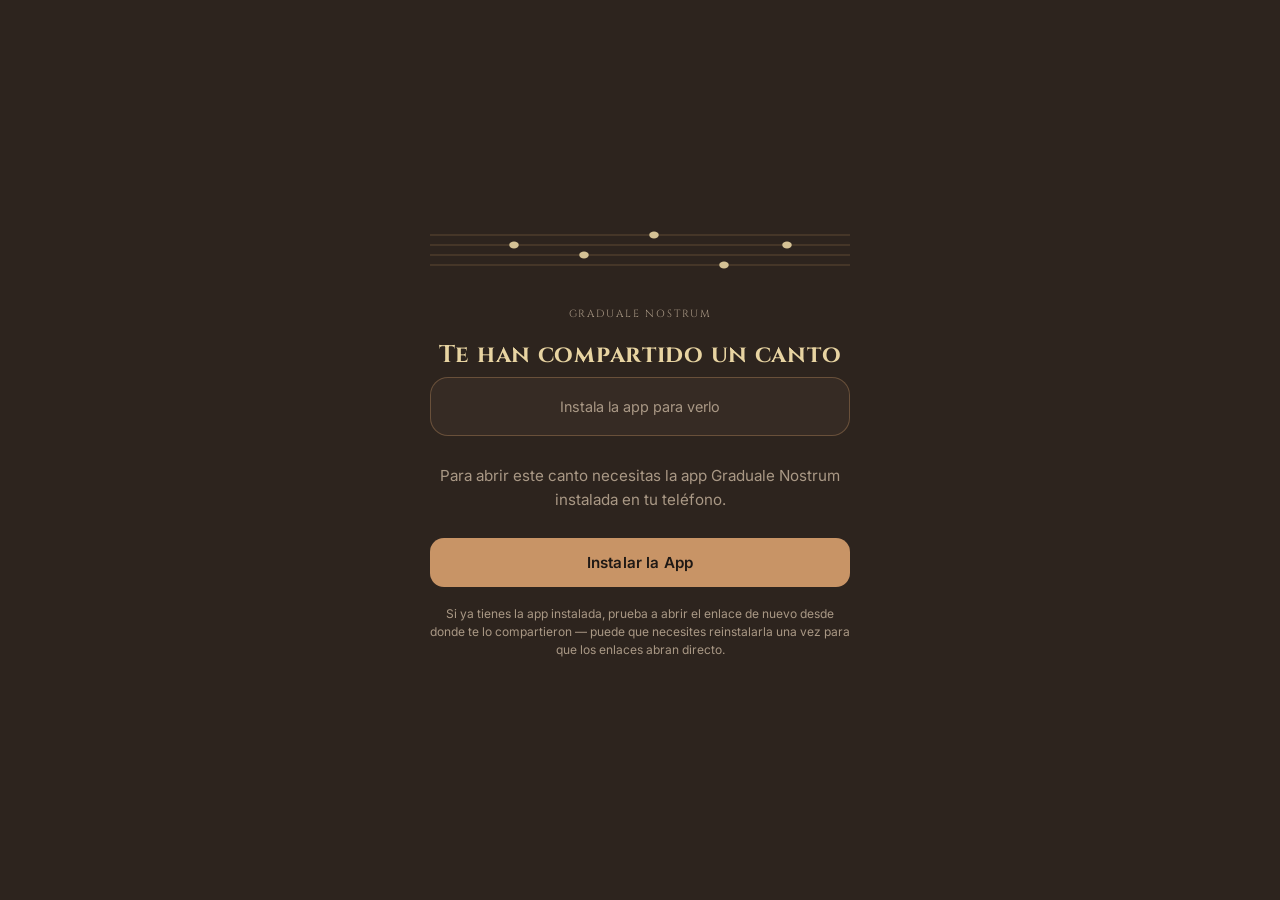
==== canto/index.html @ 53208951 "Rename index.html to canto/index.html" ====
<!DOCTYPE html>
<html lang="es">
<head>
<meta charset="UTF-8">
<meta name="viewport" content="width=device-width, initial-scale=1.0, maximum-scale=1.0, user-scalable=no">
<meta name="theme-color" content="#2D241E">
<title>Graduale Nostrum</title>
<link href="https://fonts.googleapis.com/css2?family=Cinzel:wght@400;700&family=Inter:wght@300;400;600&display=swap" rel="stylesheet">
<style>
  :root {
    --bg: #2D241E;
    --surface: #362B24;
    --text: #DCCFBF;
    --text-dim: #A99885;
    --accent: #C89466;
    --accent-strong: #E8D4A2;
    --line: rgba(200, 148, 102, 0.35);
  }
  * { box-sizing: border-box; }
  body {
    margin: 0;
    min-height: 100vh;
    background: var(--bg);
    color: var(--text);
    font-family: 'Inter', sans-serif;
    display: flex;
    align-items: center;
    justify-content: center;
    padding: 24px;
  }
  .card {
    width: 100%;
    max-width: 420px;
    text-align: center;
  }
  .stave {
    width: 100%;
    height: 46px;
    margin-bottom: 28px;
    opacity: 0.9;
  }
  .stave line { stroke: var(--line); stroke-width: 1; }
  .stave circle { fill: var(--accent-strong); }
  h1 {
    font-family: 'Cinzel', serif;
    font-weight: 700;
    font-size: 1.5rem;
    letter-spacing: 0.03em;
    color: var(--accent-strong);
    margin: 0 0 6px;
  }
  .eyebrow {
    font-family: 'Cinzel', serif;
    font-size: 0.65rem;
    letter-spacing: 0.18em;
    text-transform: uppercase;
    color: var(--text-dim);
    margin: 0 0 18px;
  }
  .canto-box {
    background: var(--surface);
    border: 1px solid var(--line);
    border-radius: 18px;
    padding: 20px 22px;
    margin-bottom: 28px;
  }
  .canto-titulo {
    font-size: 1.15rem;
    font-weight: 600;
    color: var(--text);
    margin: 0 0 4px;
  }
  .canto-tono {
    font-size: 0.85rem;
    color: var(--accent);
    margin: 0;
  }
  .canto-vacio {
    font-size: 0.9rem;
    color: var(--text-dim);
    margin: 0;
  }
  p.mensaje {
    font-size: 0.95rem;
    color: var(--text-dim);
    line-height: 1.6;
    margin: 0 0 26px;
  }
  a.btn {
    display: inline-block;
    width: 100%;
    padding: 15px;
    background: var(--accent);
    color: #1F1915;
    font-weight: 600;
    font-size: 0.95rem;
    text-decoration: none;
    border-radius: 14px;
    letter-spacing: 0.01em;
    transition: transform 0.15s ease, background 0.15s ease;
  }
  a.btn:active { transform: scale(0.98); }
  .nota {
    margin-top: 18px;
    font-size: 0.75rem;
    color: var(--text-dim);
    line-height: 1.5;
  }
</style>
</head>
<body>
  <div class="card">
    <svg class="stave" viewBox="0 0 300 46" preserveAspectRatio="none">
      <line x1="0" y1="6"  x2="300" y2="6" />
      <line x1="0" y1="16" x2="300" y2="16" />
      <line x1="0" y1="26" x2="300" y2="26" />
      <line x1="0" y1="36" x2="300" y2="36" />
      <circle cx="60"  cy="16" r="3.4" />
      <circle cx="110" cy="26" r="3.4" />
      <circle cx="160" cy="6"  r="3.4" />
      <circle cx="210" cy="36" r="3.4" />
      <circle cx="255" cy="16" r="3.4" />
    </svg>

    <p class="eyebrow">Graduale Nostrum</p>
    <h1>Te han compartido un canto</h1>

    <div class="canto-box" id="cantoBox">
      <p class="canto-vacio">Instala la app para verlo</p>
    </div>

    <p class="mensaje" id="mensaje">
      Para abrir este canto necesitas la app Graduale Nostrum instalada en tu teléfono.
    </p>

    <a class="btn" id="btnInstalar" href="#">Instalar la App</a>

    <p class="nota">
      Si ya tienes la app instalada, prueba a abrir el enlace de nuevo desde donde te lo compartieron —
      puede que necesites reinstalarla una vez para que los enlaces abran directo.
    </p>
  </div>

<script>
  // ===== CONFIGURA AQUÍ =====
  const APK_URL = "https://github.com/Waljrg/graduale-links/releases/latest/download/Gradualenostrum.apk";
  // ===========================

  document.getElementById('btnInstalar').href = APK_URL;

  const params = new URLSearchParams(window.location.search);
  const titulo = params.get('titulo');
  const tono = params.get('tono');

  if (titulo) {
    const box = document.getElementById('cantoBox');
    box.innerHTML = `
      <p class="canto-titulo">${decodeURIComponent(titulo)}</p>
      ${tono ? `<p class="canto-tono">Tono: ${decodeURIComponent(tono)}</p>` : ''}
    `;
  }
</script>
</body>
</html>
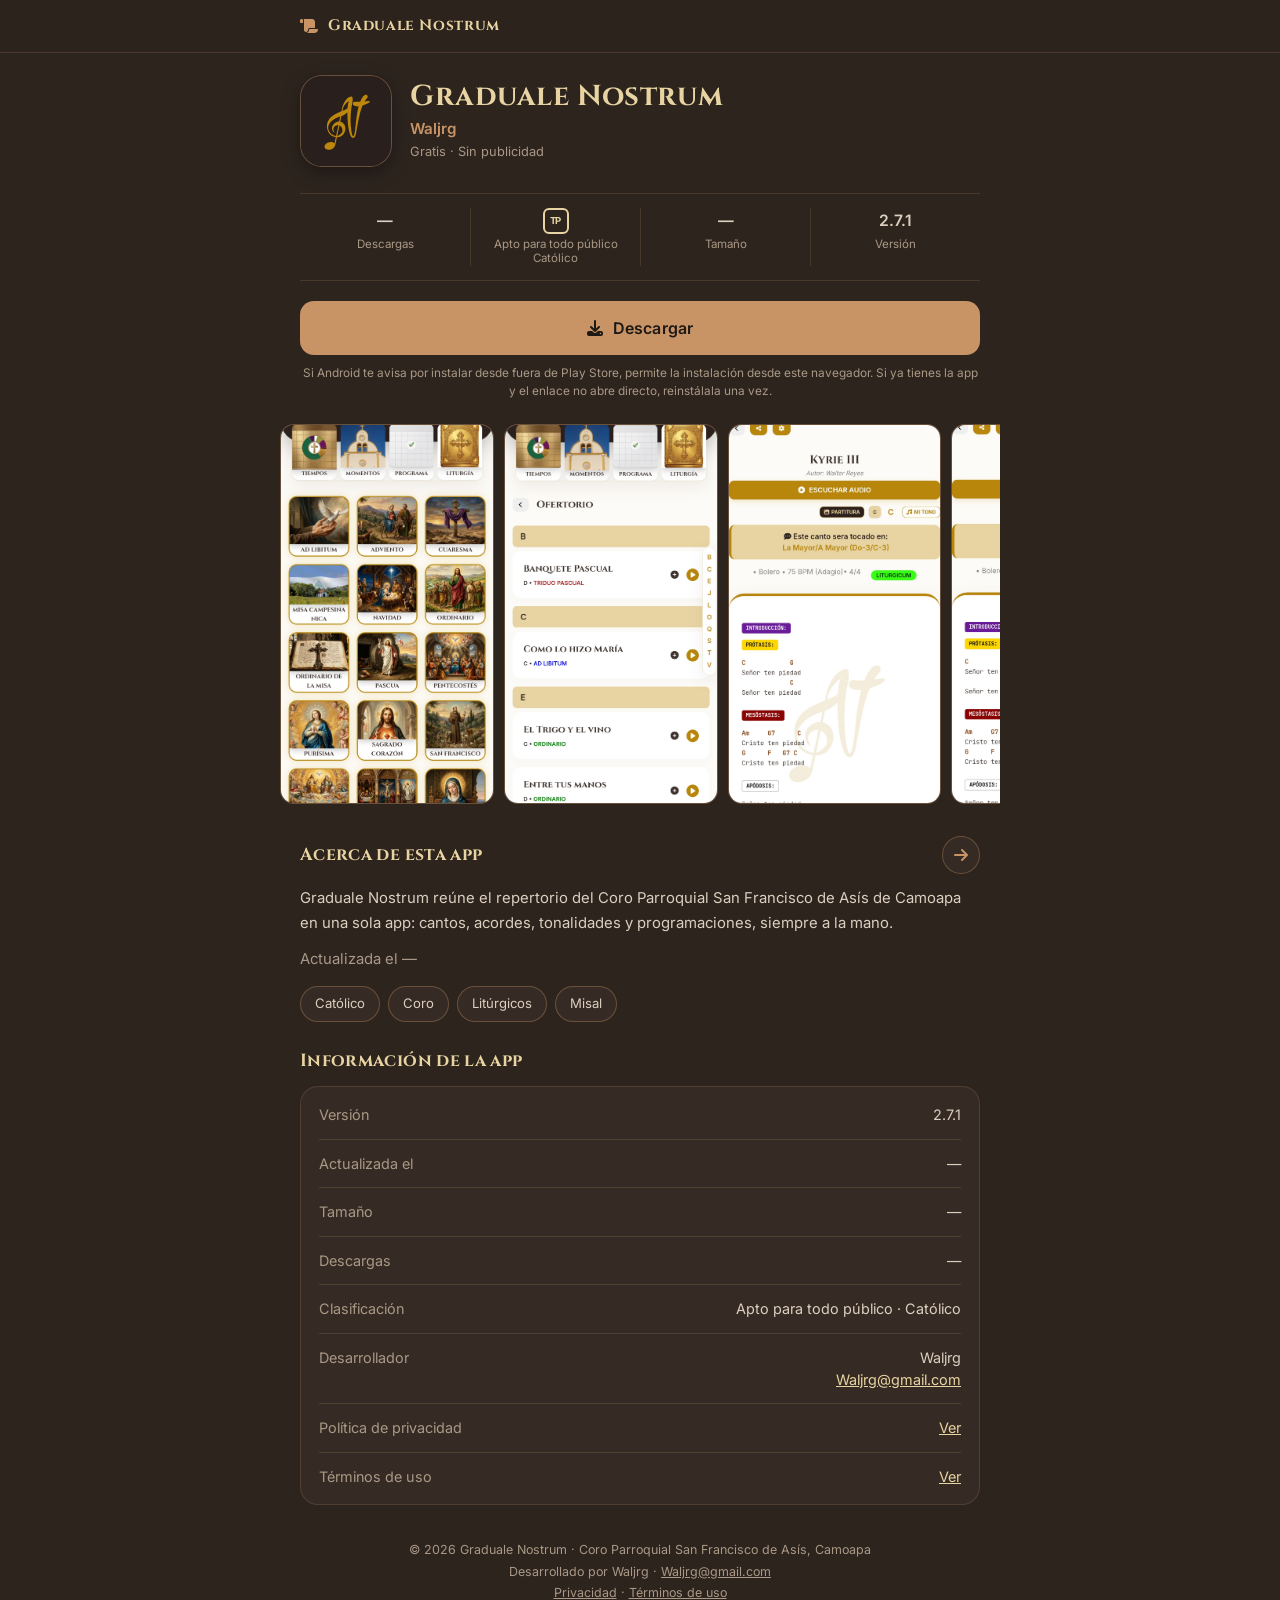
==== commit 7f4883a6: "Add files via upload" ====
--- a/canto/index.html
+++ b/canto/index.html
@@ -2,162 +2,806 @@
 <html lang="es">
 <head>
 <meta charset="UTF-8">
-<meta name="viewport" content="width=device-width, initial-scale=1.0, maximum-scale=1.0, user-scalable=no">
+<meta name="viewport" content="width=device-width, initial-scale=1.0, viewport-fit=cover">
 <meta name="theme-color" content="#2D241E">
-<title>Graduale Nostrum</title>
-<link href="https://fonts.googleapis.com/css2?family=Cinzel:wght@400;700&family=Inter:wght@300;400;600&display=swap" rel="stylesheet">
+<title>Graduale Nostrum – Cantoral digital católico</title>
+<meta name="description" content="Graduale Nostrum — cantoral digital del Coro Parroquial San Francisco de Asís, Camoapa. Cantos, acordes, tonalidades y programaciones. Gratis y sin publicidad.">
+<link rel="icon" href="icon.svg">
+<link rel="stylesheet" href="https://cdnjs.cloudflare.com/ajax/libs/font-awesome/6.4.0/css/all.min.css">
+<link href="https://fonts.googleapis.com/css2?family=Cinzel:wght@400;700&family=Inter:wght@300;400;500;600&display=swap" rel="stylesheet">
 <style>
   :root {
     --bg: #2D241E;
     --surface: #362B24;
+    --surface-2: #3F332B;
     --text: #DCCFBF;
     --text-dim: #A99885;
     --accent: #C89466;
     --accent-strong: #E8D4A2;
     --line: rgba(200, 148, 102, 0.35);
-  }
-  * { box-sizing: border-box; }
+    --line-soft: rgba(200, 148, 102, 0.18);
+  }
+  * { box-sizing: border-box; -webkit-tap-highlight-color: transparent; }
+  html { scroll-behavior: smooth; }
   body {
     margin: 0;
-    min-height: 100vh;
     background: var(--bg);
     color: var(--text);
     font-family: 'Inter', sans-serif;
-    display: flex;
-    align-items: center;
-    justify-content: center;
-    padding: 24px;
-  }
-  .card {
-    width: 100%;
-    max-width: 420px;
-    text-align: center;
-  }
-  .stave {
-    width: 100%;
-    height: 46px;
-    margin-bottom: 28px;
-    opacity: 0.9;
-  }
-  .stave line { stroke: var(--line); stroke-width: 1; }
-  .stave circle { fill: var(--accent-strong); }
-  h1 {
-    font-family: 'Cinzel', serif;
-    font-weight: 700;
-    font-size: 1.5rem;
-    letter-spacing: 0.03em;
-    color: var(--accent-strong);
-    margin: 0 0 6px;
-  }
-  .eyebrow {
-    font-family: 'Cinzel', serif;
-    font-size: 0.65rem;
-    letter-spacing: 0.18em;
-    text-transform: uppercase;
-    color: var(--text-dim);
-    margin: 0 0 18px;
-  }
-  .canto-box {
-    background: var(--surface);
-    border: 1px solid var(--line);
-    border-radius: 18px;
-    padding: 20px 22px;
-    margin-bottom: 28px;
-  }
-  .canto-titulo {
-    font-size: 1.15rem;
-    font-weight: 600;
-    color: var(--text);
-    margin: 0 0 4px;
-  }
-  .canto-tono {
-    font-size: 0.85rem;
-    color: var(--accent);
-    margin: 0;
-  }
-  .canto-vacio {
-    font-size: 0.9rem;
-    color: var(--text-dim);
-    margin: 0;
-  }
-  p.mensaje {
-    font-size: 0.95rem;
-    color: var(--text-dim);
-    line-height: 1.6;
-    margin: 0 0 26px;
-  }
+    line-height: 1.5;
+    padding-bottom: env(safe-area-inset-bottom, 0px);
+  }
+  a { color: var(--accent-strong); }
+  .wrap { max-width: 720px; margin: 0 auto; padding: 0 20px; }
+
+  /* ---------- Barra superior ---------- */
+  .topbar {
+    position: sticky; top: 0; z-index: 20;
+    background: rgba(45,36,30,.94);
+    backdrop-filter: blur(8px);
+    border-bottom: 1px solid var(--line-soft);
+    padding-top: env(safe-area-inset-top, 0px);
+  }
+  .topbar .wrap { display: flex; align-items: center; gap: 10px; height: 52px; }
+  .topbar i { color: var(--accent); }
+  .topbar span { font-family: 'Cinzel', serif; font-weight: 700; font-size: .95rem; letter-spacing: .04em; color: var(--accent-strong); }
+
+  /* ---------- Canto compartido ---------- */
+  .shared { display: none; margin-top: 18px; }
+  .shared.on { display: block; }
+  .shared .box {
+    background: var(--surface); border: 1px solid var(--line);
+    border-radius: 18px; padding: 16px 18px;
+    display: flex; align-items: center; gap: 14px;
+  }
+  .shared .box > i { font-size: 1.4rem; color: var(--accent); }
+  .shared small { display: block; color: var(--text-dim); font-size: .75rem; }
+  .shared strong { display: block; color: var(--text); font-size: 1.05rem; font-weight: 600; }
+  .shared em { font-style: normal; color: var(--accent); font-size: .85rem; }
+
+  /* ---------- Cabecera de la app ---------- */
+  .head { display: flex; gap: 18px; align-items: center; padding: 22px 0 6px; }
+  .app-icon {
+    width: 92px; height: 92px; flex: none; border-radius: 22px; object-fit: cover;
+    background: var(--surface); border: 1px solid var(--line);
+    box-shadow: 0 6px 18px rgba(0,0,0,.35);
+  }
+  .head h1 {
+    font-family: 'Cinzel', serif; font-weight: 700;
+    font-size: 1.55rem; line-height: 1.15; letter-spacing: .02em;
+    color: var(--accent-strong); margin: 0 0 4px;
+  }
+  .dev { color: var(--accent); font-weight: 600; font-size: .95rem; margin: 0; }
+  .sub { color: var(--text-dim); font-size: .8rem; margin: 2px 0 0; }
+
+  /* ---------- Fila de datos ---------- */
+  .stats {
+    display: grid; grid-template-columns: repeat(4, 1fr);
+    margin: 20px 0 4px; padding: 14px 0;
+    border-top: 1px solid var(--line-soft); border-bottom: 1px solid var(--line-soft);
+  }
+  .stat { text-align: center; padding: 0 4px; border-left: 1px solid var(--line-soft); min-width: 0; }
+  .stat:first-child { border-left: 0; }
+  .stat .v { font-weight: 600; font-size: .98rem; color: var(--text); height: 26px; display: flex; align-items: center; justify-content: center; gap: 4px; white-space: nowrap; }
+  .stat .l { font-size: .72rem; color: var(--text-dim); margin-top: 3px; line-height: 1.25; }
+  .rating-badge {
+    display: inline-flex; align-items: center; justify-content: center;
+    width: 26px; height: 26px; border: 2px solid var(--accent-strong); border-radius: 6px;
+    font-size: .6rem; font-weight: 700; color: var(--accent-strong); letter-spacing: -.02em;
+  }
+  .skeleton { display: inline-block; width: 46px; height: 12px; border-radius: 6px; background: var(--surface-2); }
+
+  /* ---------- Botón ---------- */
+  .cta { padding: 16px 0 6px; }
   a.btn {
-    display: inline-block;
-    width: 100%;
-    padding: 15px;
-    background: var(--accent);
-    color: #1F1915;
-    font-weight: 600;
-    font-size: 0.95rem;
-    text-decoration: none;
-    border-radius: 14px;
-    letter-spacing: 0.01em;
-    transition: transform 0.15s ease, background 0.15s ease;
-  }
-  a.btn:active { transform: scale(0.98); }
-  .nota {
-    margin-top: 18px;
-    font-size: 0.75rem;
-    color: var(--text-dim);
-    line-height: 1.5;
+    display: flex; align-items: center; justify-content: center; gap: 10px;
+    width: 100%; padding: 15px;
+    background: var(--accent); color: #1F1915;
+    font-weight: 600; font-size: 1rem; text-decoration: none;
+    border-radius: 14px; letter-spacing: .01em;
+    transition: transform .15s ease, background .15s ease;
+  }
+  a.btn:active { transform: scale(.98); }
+  a.btn:focus-visible, button:focus-visible, .shot:focus-visible { outline: 2px solid var(--accent-strong); outline-offset: 3px; }
+  .cta-note { font-size: .74rem; color: var(--text-dim); margin: 10px 2px 0; line-height: 1.5; text-align: center; }
+
+  /* ---------- Capturas ---------- */
+  .shots {
+    display: flex; gap: 10px; overflow-x: auto; scroll-snap-type: x proximity;
+    padding: 18px 20px 10px; margin: 0 -20px; scrollbar-width: none;
+  }
+  .shots::-webkit-scrollbar { display: none; }
+  .shot {
+    flex: none; height: 300px; aspect-ratio: 9 / 16; scroll-snap-align: start;
+    border-radius: 14px; overflow: hidden; border: 1px solid var(--line);
+    background: var(--surface); padding: 0; cursor: zoom-in;
+  }
+  .shot img { width: 100%; height: 100%; object-fit: cover; display: block; }
+
+  /* ---------- Secciones ---------- */
+  section.blk { padding: 22px 0 4px; }
+  .blk-head {
+    display: flex; align-items: center; justify-content: space-between;
+    width: 100%; background: none; border: 0; color: inherit; font: inherit;
+    padding: 0; text-align: left; cursor: default;
+  }
+  button.blk-head { cursor: pointer; }
+  .blk-head h2 { font-family: 'Cinzel', serif; font-size: 1.1rem; font-weight: 700; color: var(--accent-strong); margin: 0; letter-spacing: .02em; }
+  .blk-head .arrow {
+    width: 38px; height: 38px; border-radius: 50%; flex: none;
+    display: grid; place-items: center; color: var(--accent);
+    border: 1px solid var(--line); background: var(--surface);
+  }
+  .about-txt { color: var(--text); font-size: .93rem; line-height: 1.65; margin: 12px 0 0; }
+  .about-txt.dim { color: var(--text-dim); }
+
+  .chips { display: flex; flex-wrap: wrap; gap: 8px; margin-top: 14px; }
+  .chip {
+    padding: 7px 14px; border: 1px solid var(--line); border-radius: 999px;
+    font-size: .82rem; color: var(--text); background: var(--surface);
+  }
+
+  .nov { margin-top: 12px; }
+  .nov p { color: var(--text); font-size: .93rem; line-height: 1.65; margin: 0 0 8px; }
+  .nov ul { margin: 0 0 8px; padding-left: 20px; }
+  .nov li { color: var(--text); font-size: .93rem; line-height: 1.65; margin-bottom: 4px; }
+  .nov li::marker { color: var(--accent); }
+
+  .info { margin-top: 12px; background: var(--surface); border: 1px solid var(--line-soft); border-radius: 18px; padding: 4px 18px; }
+  .info .row { display: flex; justify-content: space-between; gap: 16px; padding: 13px 0; border-top: 1px solid var(--line-soft); font-size: .9rem; }
+  .info .row:first-child { border-top: 0; }
+  .info .k { color: var(--text-dim); }
+  .info .val { text-align: right; color: var(--text); word-break: break-word; }
+
+  footer { text-align: center; padding: 30px 20px 40px; color: var(--text-dim); font-size: .78rem; line-height: 1.7; }
+  footer a { color: var(--text-dim); }
+
+  /* ---------- Hoja "Acerca de esta app" ---------- */
+  .sheet {
+    position: fixed; inset: 0; z-index: 50; background: var(--bg);
+    transform: translateY(100%); visibility: hidden;
+    transition: transform .28s ease, visibility 0s linear .28s;
+    display: flex; flex-direction: column;
+  }
+  .sheet.open { transform: none; visibility: visible; transition: transform .28s ease; }
+  .sheet-bar {
+    display: flex; align-items: center; gap: 12px; flex: none;
+    padding: calc(env(safe-area-inset-top, 0px) + 10px) 16px 10px;
+    border-bottom: 1px solid var(--line-soft);
+  }
+  .sheet-bar button {
+    width: 40px; height: 40px; border-radius: 50%; border: 0; background: var(--surface);
+    color: var(--accent-strong); font-size: 1rem; cursor: pointer;
+  }
+  .sheet-bar span { font-family: 'Cinzel', serif; font-weight: 700; color: var(--accent-strong); }
+  .sheet-body { overflow-y: auto; flex: 1; padding: 8px 0 40px; -webkit-overflow-scrolling: touch; }
+  .sheet .wrap { padding-top: 6px; }
+  .sheet .eyebrow { font-family: 'Cinzel', serif; font-size: .68rem; letter-spacing: .16em; text-transform: uppercase; color: var(--text-dim); margin: 16px 0 8px; }
+  .sheet h1 { font-family: 'Cinzel', serif; font-size: 1.45rem; line-height: 1.25; color: var(--accent-strong); margin: 0 0 12px; }
+  .sheet .lead { color: var(--text-dim); font-size: .98rem; line-height: 1.65; margin: 0 0 8px; }
+  .sheet .staff { height: 30px; margin: 18px 0 4px; border-top: 1px solid var(--line); border-bottom: 1px solid var(--line);
+    background: repeating-linear-gradient(to bottom, transparent 0 9px, var(--line-soft) 9px 10px); }
+  .clause { padding: 20px 0 4px; }
+  .clause h2 { font-family: 'Cinzel', serif; font-size: 1.05rem; color: var(--accent-strong); margin: 0 0 10px; display: flex; align-items: center; gap: 10px; }
+  .clause h2 .ico { width: 30px; height: 30px; flex: none; border-radius: 50%; border: 1px solid var(--line); display: grid; place-items: center; color: var(--accent); font-size: .75rem; }
+  .clause p { font-size: .93rem; line-height: 1.7; color: var(--text); margin: 0 0 10px; }
+  .clause strong { color: var(--accent-strong); font-weight: 600; }
+  .grid-cards { display: grid; grid-template-columns: 1fr 1fr; gap: 10px; }
+  .fcard { background: var(--surface); border: 1px solid var(--line-soft); border-radius: 14px; padding: 14px; }
+  .fcard i { color: var(--accent); font-size: 1.1rem; }
+  .fcard h4 { margin: 8px 0 4px; font-size: .88rem; color: var(--text); }
+  .fcard p { margin: 0; font-size: .78rem; line-height: 1.5; color: var(--text-dim); }
+  .contact-card { background: var(--surface); border: 1px solid var(--line); border-radius: 16px; padding: 16px 18px; margin-top: 8px; }
+  .contact-card h3 { margin: 0 0 10px; font-size: .95rem; color: var(--accent-strong); display: flex; gap: 8px; align-items: center; }
+  .contact-card ul { list-style: none; margin: 0; padding: 0; }
+  .contact-card li { display: flex; gap: 10px; align-items: baseline; font-size: .88rem; padding: 5px 0; word-break: break-word; }
+  .contact-card li i { color: var(--accent); width: 16px; text-align: center; flex: none; }
+
+  /* ---------- Visor de capturas ---------- */
+  .lb {
+    position: fixed; inset: 0; z-index: 100; background: #120E0B;
+    display: none; flex-direction: column;
+  }
+  .lb.open { display: flex; }
+  .lb-top {
+    position: absolute; top: 0; left: 0; right: 0; z-index: 2;
+    display: flex; justify-content: space-between; align-items: center;
+    padding: calc(env(safe-area-inset-top, 0px) + 10px) 14px 10px;
+    background: linear-gradient(to bottom, rgba(18,14,11,.85), transparent);
+  }
+  .lb-top button { width: 42px; height: 42px; border-radius: 50%; border: 0; background: rgba(54,43,36,.9); color: var(--accent-strong); font-size: 1.05rem; cursor: pointer; }
+  .lb-count { color: var(--text); font-size: .85rem; background: rgba(54,43,36,.9); padding: 6px 12px; border-radius: 999px; }
+  .lb-track { flex: 1; display: flex; overflow-x: auto; scroll-snap-type: x mandatory; scrollbar-width: none; }
+  .lb-track::-webkit-scrollbar { display: none; }
+  .lb-slide { flex: none; width: 100%; height: 100%; scroll-snap-align: center; display: grid; place-items: center; padding: 56px 0 env(safe-area-inset-bottom, 0px); }
+  .lb-slide img { max-width: 100%; max-height: 100%; object-fit: contain; }
+
+  /* ---------- Información dentro de Acerca de ---------- */
+  .info button.row {
+    width: 100%; background: none; border: 0; border-top: 1px solid var(--line-soft);
+    color: inherit; font: inherit; font-size: .9rem; text-align: left; cursor: pointer; align-items: center;
+  }
+  .info button.row .val { display: flex; align-items: center; gap: 10px; color: var(--accent-strong); }
+  .info button.row .val i { color: var(--accent); font-size: .8rem; }
+  #permSheet { z-index: 60; }
+  .perm { display: flex; gap: 14px; padding: 16px 0; border-top: 1px solid var(--line-soft); }
+  .perm:first-of-type { border-top: 0; }
+  .perm .pi { width: 42px; height: 42px; flex: none; border-radius: 50%; border: 1px solid var(--line); background: var(--surface); display: grid; place-items: center; color: var(--accent); }
+  .perm h4 { margin: 0 0 3px; font-size: .98rem; color: var(--accent-strong); }
+  .perm p { margin: 0; font-size: .86rem; line-height: 1.6; color: var(--text-dim); }
+  .perm-note { margin-top: 10px; font-size: .8rem; color: var(--text-dim); line-height: 1.6; }
+  .compat-status { display: flex; gap: 14px; align-items: center; background: var(--surface); border: 1px solid var(--line); border-radius: 16px; padding: 14px 16px; margin-bottom: 10px; }
+  .compat-status > i { font-size: 1.4rem; flex: none; }
+  .compat-status.ok > i { color: #9BC28A; }
+  .compat-status.bad > i { color: #D98B7A; }
+  .compat-status strong { display: block; color: var(--text); font-size: .95rem; font-weight: 600; }
+  .compat-status small { display: block; color: var(--text-dim); font-size: .78rem; line-height: 1.5; margin-top: 2px; }
+
+  @media (min-width: 640px) {
+    .shot { height: 380px; }
+    .head h1 { font-size: 1.8rem; }
+  }
+  @media (prefers-reduced-motion: reduce) {
+    html { scroll-behavior: auto; }
+    .sheet, .sheet.open, a.btn { transition: none; }
   }
 </style>
 </head>
 <body>
-  <div class="card">
-    <svg class="stave" viewBox="0 0 300 46" preserveAspectRatio="none">
-      <line x1="0" y1="6"  x2="300" y2="6" />
-      <line x1="0" y1="16" x2="300" y2="16" />
-      <line x1="0" y1="26" x2="300" y2="26" />
-      <line x1="0" y1="36" x2="300" y2="36" />
-      <circle cx="60"  cy="16" r="3.4" />
-      <circle cx="110" cy="26" r="3.4" />
-      <circle cx="160" cy="6"  r="3.4" />
-      <circle cx="210" cy="36" r="3.4" />
-      <circle cx="255" cy="16" r="3.4" />
-    </svg>
-
-    <p class="eyebrow">Graduale Nostrum</p>
-    <h1>Te han compartido un canto</h1>
-
-    <div class="canto-box" id="cantoBox">
-      <p class="canto-vacio">Instala la app para verlo</p>
-    </div>
-
-    <p class="mensaje" id="mensaje">
-      Para abrir este canto necesitas la app Graduale Nostrum instalada en tu teléfono.
-    </p>
-
-    <a class="btn" id="btnInstalar" href="#">Instalar la App</a>
-
-    <p class="nota">
-      Si ya tienes la app instalada, prueba a abrir el enlace de nuevo desde donde te lo compartieron —
-      puede que necesites reinstalarla una vez para que los enlaces abran directo.
-    </p>
+
+<div class="topbar">
+  <div class="wrap"><i class="fa-solid fa-scroll"></i><span>Graduale Nostrum</span></div>
+</div>
+
+<main class="wrap">
+
+  <!-- Canto compartido (solo aparece si el enlace trae ?titulo=) -->
+  <div class="shared" id="shared">
+    <div class="box">
+      <i class="fa-solid fa-music"></i>
+      <div>
+        <small>Te han compartido un canto</small>
+        <strong id="sharedTitulo"></strong>
+        <em id="sharedTono"></em>
+      </div>
+    </div>
   </div>
+
+  <!-- Cabecera -->
+  <div class="head">
+    <img class="app-icon" src="icon.svg" alt="Icono de Graduale Nostrum" width="92" height="92">
+    <div>
+      <h1>Graduale Nostrum</h1>
+      <p class="dev">Waljrg</p>
+      <p class="sub">Gratis · Sin publicidad</p>
+    </div>
+  </div>
+
+  <!-- Datos -->
+  <div class="stats" role="list">
+    <div class="stat" role="listitem">
+      <div class="v" id="stDescargas"><span class="skeleton"></span></div>
+      <div class="l">Descargas</div>
+    </div>
+    <div class="stat" role="listitem">
+      <div class="v"><span class="rating-badge" aria-hidden="true">TP</span></div>
+      <div class="l">Apto para todo público<br>Católico</div>
+    </div>
+    <div class="stat" role="listitem">
+      <div class="v" id="stTamano"><span class="skeleton"></span></div>
+      <div class="l">Tamaño</div>
+    </div>
+    <div class="stat" role="listitem">
+      <div class="v" id="stVersion"><span class="skeleton"></span></div>
+      <div class="l">Versión</div>
+    </div>
+  </div>
+
+  <!-- Botón -->
+  <div class="cta">
+    <a class="btn" id="btnInstalar" href="#"><i class="fa-solid fa-download"></i> Descargar</a>
+    <p class="cta-note">Si Android te avisa por instalar desde fuera de Play Store, permite la instalación desde este navegador. Si ya tienes la app y el enlace no abre directo, reinstálala una vez.</p>
+  </div>
+
+  <!-- Capturas -->
+  <div class="shots" id="shots" aria-label="Capturas de pantalla"></div>
+
+  <!-- Acerca de -->
+  <section class="blk">
+    <button class="blk-head" id="btnAcerca" aria-haspopup="dialog">
+      <h2>Acerca de esta app</h2>
+      <span class="arrow"><i class="fa-solid fa-arrow-right"></i></span>
+    </button>
+    <p class="about-txt">Graduale Nostrum reúne el repertorio del Coro Parroquial San Francisco de Asís de Camoapa en una sola app: cantos, acordes, tonalidades y programaciones, siempre a la mano.</p>
+    <p class="about-txt dim">Actualizada el <span id="abFecha">—</span></p>
+    <div class="chips" aria-label="Categorías">
+      <span class="chip">Católico</span>
+      <span class="chip">Coro</span>
+      <span class="chip">Litúrgicos</span>
+      <span class="chip">Misal</span>
+    </div>
+  </section>
+
+  <!-- Novedades (texto del release en GitHub) -->
+  <section class="blk" id="secNovedades" hidden>
+    <div class="blk-head"><h2>Novedades</h2></div>
+    <p class="about-txt dim" id="novVersion"></p>
+    <div class="nov" id="novTxt"></div>
+  </section>
+
+  <!-- Información -->
+  <section class="blk">
+    <div class="blk-head"><h2>Información de la app</h2></div>
+    <div class="info">
+      <div class="row"><span class="k">Versión</span><span class="val" id="inVersion">—</span></div>
+      <div class="row"><span class="k">Actualizada el</span><span class="val" id="inFecha">—</span></div>
+      <div class="row"><span class="k">Tamaño</span><span class="val" id="inTamano">—</span></div>
+      <div class="row"><span class="k">Descargas</span><span class="val" id="inDescargas">—</span></div>
+      <div class="row"><span class="k">Clasificación</span><span class="val">Apto para todo público · Católico</span></div>
+      <div class="row"><span class="k">Desarrollador</span><span class="val">Waljrg<br><a href="mailto:Waljrg@gmail.com">Waljrg@gmail.com</a></span></div>
+      <div class="row"><span class="k">Política de privacidad</span><span class="val"><a href="https://waljrg.github.io/graduale-links/privacidad.html">Ver</a></span></div>
+      <div class="row"><span class="k">Términos de uso</span><span class="val"><a href="https://waljrg.github.io/graduale-links/terminos.html">Ver</a></span></div>
+    </div>
+  </section>
+
+</main>
+
+<footer>
+  © 2026 Graduale Nostrum · Coro Parroquial San Francisco de Asís, Camoapa<br>
+  Desarrollado por Waljrg ·
+  <a href="mailto:Waljrg@gmail.com">Waljrg@gmail.com</a><br>
+  <a href="https://waljrg.github.io/graduale-links/privacidad.html">Privacidad</a> · <a href="https://waljrg.github.io/graduale-links/terminos.html">Términos de uso</a>
+</footer>
+
+<!-- Hoja: Acerca de esta app (texto de acercade.html) -->
+<div class="sheet" id="sheet" role="dialog" aria-modal="true" aria-labelledby="sheetTitle">
+  <div class="sheet-bar">
+    <button id="sheetClose" aria-label="Volver"><i class="fa-solid fa-arrow-left"></i></button>
+    <span id="sheetTitle">Acerca de esta app</span>
+  </div>
+  <div class="sheet-body">
+    <div class="wrap">
+      <div class="eyebrow">Acerca de la aplicación</div>
+      <h1>Un cantoral digital para acompañar la liturgia</h1>
+      <p class="lead">Graduale Nostrum reúne el repertorio del Coro Parroquial San Francisco de Asís de Camoapa en una sola app: cantos, acordes, tonalidades y programaciones, siempre a la mano.</p>
+      <div class="staff"></div>
+
+      <section class="clause">
+        <h2><span class="ico"><i class="fa-solid fa-book-open"></i></span>¿Qué es Graduale Nostrum?</h2>
+        <p><strong>Graduale Nostrum</strong> es una aplicación gratuita, sin publicidad, creada originalmente para uso del <strong>Coro Parroquial San Francisco de Asís de Camoapa, Boaco (Nicaragua)</strong>, con el fin de organizar y facilitar el acceso al repertorio de cantos utilizados en la liturgia: letras, acordes, tonalidades y el orden de las celebraciones.</p>
+        <p>Aunque nació como una herramienta interna del coro, la aplicación está abierta a evolucionar hacia un público más amplio, manteniendo siempre su espíritu de servicio a la música litúrgica.</p>
+      </section>
+
+      <section class="clause">
+        <h2><span class="ico"><i class="fa-solid fa-music"></i></span>Funcionalidades principales</h2>
+        <div class="grid-cards">
+          <div class="fcard"><i class="fa-solid fa-book-bible"></i><h4>Catálogo de cantos</h4><p>Letras y acordes organizados por categoría, con búsqueda y filtros.</p></div>
+          <div class="fcard"><i class="fa-solid fa-sliders"></i><h4>Transposición de tono</h4><p>Cambia la tonalidad de cada canto y guarda tu tono personal.</p></div>
+          <div class="fcard"><i class="fa-solid fa-calendar-days"></i><h4>Programaciones</h4><p>Organiza el orden de cantos para cada celebración o ensayo.</p></div>
+          <div class="fcard"><i class="fa-solid fa-file-pdf"></i><h4>Exportación en PDF</h4><p>Genera y comparte hojas de canto o programaciones en PDF.</p></div>
+          <div class="fcard"><i class="fa-solid fa-wifi"></i><h4>Modo sin conexión</h4><p>El repertorio queda disponible en el dispositivo aunque no haya internet.</p></div>
+          <div class="fcard"><i class="fa-solid fa-bell"></i><h4>Avisos y notificaciones</h4><p>Recibe avisos importantes del coro directamente en la app.</p></div>
+          <div class="fcard"><i class="fa-solid fa-palette"></i><h4>Temas visuales</h4><p>Modo claro, oscuro, sepia y pergamino para leer con comodidad.</p></div>
+          <div class="fcard"><i class="fa-solid fa-user-shield"></i><h4>Cuenta personal</h4><p>Inicio de sesión opcional para guardar preferencias y tonos.</p></div>
+        </div>
+      </section>
+
+      <section class="clause">
+        <h2><span class="ico"><i class="fa-solid fa-tag"></i></span>Costo y publicidad</h2>
+        <p>Graduale Nostrum es <strong>completamente gratuita</strong>. No contiene anuncios publicitarios, compras dentro de la aplicación ni modelos de suscripción. Fue desarrollada como un servicio para la comunidad parroquial y, en general, para todo público interesado en el canto litúrgico.</p>
+      </section>
+
+      <section class="clause">
+        <h2><span class="ico"><i class="fa-solid fa-church"></i></span>El coro</h2>
+        <p>Graduale Nostrum acompaña el servicio musical del <strong>Coro Parroquial San Francisco de Asís – Camoapa</strong>, cuya labor es animar la liturgia de la parroquia con canto y música.</p>
+        <div class="contact-card">
+          <h3><i class="fa-solid fa-people-group"></i> Coro Parroquial San Francisco de Asís – Camoapa</h3>
+          <ul>
+            <li><i class="fa-solid fa-envelope"></i> <a href="mailto:Corosfocamoapa@gmail.com">Corosfocamoapa@gmail.com</a></li>
+            <li><i class="fa-solid fa-phone"></i> <a href="tel:+50582153417">8215 3417</a></li>
+            <li><i class="fa-brands fa-facebook"></i> <a href="https://www.facebook.com/Corosfocamoapa" target="_blank" rel="noopener">Facebook: Corosfocamoapa</a></li>
+            <li><i class="fa-brands fa-tiktok"></i> <a href="https://www.tiktok.com/@Corosfocamoapa" target="_blank" rel="noopener">TikTok: Corosfocamoapa</a></li>
+          </ul>
+        </div>
+      </section>
+
+      <section class="clause">
+        <h2><span class="ico"><i class="fa-solid fa-code"></i></span>Desarrollador</h2>
+        <p>La aplicación es diseñada y mantenida de forma independiente por <strong>Walter Reyes</strong>, desarrollador autónomo radicado en Camoapa, Boaco, Nicaragua.</p>
+        <div class="contact-card">
+          <h3><i class="fa-solid fa-user"></i> Walter Reyes</h3>
+          <ul>
+            <li><i class="fa-solid fa-envelope"></i> <a href="mailto:Waljrg@gmail.com">Waljrg@gmail.com</a></li>
+            <li><i class="fa-solid fa-phone"></i> <a href="tel:+50557641820">+505 5764 1820</a></li>
+            <li><i class="fa-solid fa-location-dot"></i> Camoapa, Boaco, Nicaragua</li>
+            <li><i class="fa-solid fa-globe"></i> <a href="https://waljrg.github.io/Corosfocamoapa/" target="_blank" rel="noopener">waljrg.github.io/Corosfocamoapa</a></li>
+          </ul>
+        </div>
+      </section>
+
+      <section class="clause">
+        <h2><span class="ico"><i class="fa-solid fa-scale-balanced"></i></span>Documentos legales</h2>
+        <p>Antes de usar la aplicación, te invitamos a leer nuestra <a href="https://waljrg.github.io/graduale-links/privacidad.html">Política de Privacidad</a> y nuestros <a href="https://waljrg.github.io/graduale-links/terminos.html">Términos de Uso</a>, donde se explica en detalle qué información se recopila y bajo qué condiciones se ofrece el servicio.</p>
+      </section>
+
+      <section class="clause">
+        <h2><span class="ico"><i class="fa-solid fa-circle-info"></i></span>Información de la app</h2>
+        <div class="info">
+          <div class="row"><span class="k">Versión</span><span class="val" id="sInVersion">—</span></div>
+          <div class="row"><span class="k">Actualizada el</span><span class="val" id="sInFecha">—</span></div>
+          <div class="row"><span class="k">Fecha de lanzamiento</span><span class="val">7 jun 2026</span></div>
+          <div class="row"><span class="k">Tamaño</span><span class="val" id="sInTamano">—</span></div>
+          <div class="row"><span class="k">Descargas</span><span class="val" id="sInDescargas">—</span></div>
+          <div class="row"><span class="k">Clasificación</span><span class="val">Apto para todo público · Católico</span></div>
+          <div class="row"><span class="k">Categorías</span><span class="val">Católico, Coro, Litúrgicos, Misal</span></div>
+          <div class="row"><span class="k">Desarrollador</span><span class="val">Waljrg<br><a href="mailto:Waljrg@gmail.com">Waljrg@gmail.com</a></span></div>
+          <button class="row" id="btnPermisos" type="button" aria-haspopup="dialog"><span class="k">Permisos de la app</span><span class="val">Ver <i class="fa-solid fa-chevron-right"></i></span></button>
+          <div class="row"><span class="k">Política de privacidad</span><span class="val"><a href="https://waljrg.github.io/graduale-links/privacidad.html">Ver</a></span></div>
+          <div class="row"><span class="k">Términos de uso</span><span class="val"><a href="https://waljrg.github.io/graduale-links/terminos.html">Ver</a></span></div>
+        </div>
+      </section>
+
+      <section class="clause" id="compatSec" hidden>
+        <h2><span class="ico"><i class="fa-solid fa-mobile-screen"></i></span>Compatibilidad</h2>
+        <div class="compat-status" id="compatStatus"></div>
+        <div class="info" id="compatRows"></div>
+      </section>
+    </div>
+  </div>
+</div>
+
+<!-- Hoja: Permisos de la app -->
+<div class="sheet" id="permSheet" role="dialog" aria-modal="true" aria-labelledby="permTitle">
+  <div class="sheet-bar">
+    <button id="permClose" aria-label="Volver"><i class="fa-solid fa-arrow-left"></i></button>
+    <span id="permTitle">Permisos de la app</span>
+  </div>
+  <div class="sheet-body">
+    <div class="wrap">
+      <p class="lead" style="margin-top:14px">Graduale Nostrum puede solicitar estos permisos en tu dispositivo:</p>
+      <div class="perm">
+        <div class="pi"><i class="fa-solid fa-microphone"></i></div>
+        <div><h4>Micrófono</h4><p>Para el botón CORO, que sigue la letra del canto en vivo mediante reconocimiento de voz.</p></div>
+      </div>
+      <div class="perm">
+        <div class="pi"><i class="fa-solid fa-bell"></i></div>
+        <div><h4>Notificaciones</h4><p>Para recibir avisos del coro y de nuevos cantos.</p></div>
+      </div>
+      <div class="perm">
+        <div class="pi"><i class="fa-solid fa-folder-open"></i></div>
+        <div><h4>Almacenamiento</h4><p>Para guardar en tu dispositivo los archivos que exportas (PDF, imágenes, ZIP, JSON).</p></div>
+      </div>
+      <p class="perm-note">Puedes cambiar estos permisos en cualquier momento desde los Ajustes de Android.</p>
+    </div>
+  </div>
+</div>
+
+<!-- Visor de capturas -->
+<div class="lb" id="lb" role="dialog" aria-modal="true" aria-label="Capturas de pantalla">
+  <div class="lb-top">
+    <span class="lb-count" id="lbCount"></span>
+    <button id="lbClose" aria-label="Cerrar"><i class="fa-solid fa-xmark"></i></button>
+  </div>
+  <div class="lb-track" id="lbTrack"></div>
+</div>
 
 <script>
   // ===== CONFIGURA AQUÍ =====
-  const APK_URL = "https://github.com/Waljrg/graduale-links/releases/latest/download/Gradualenostrum.apk";
+  const APK_URL  = "https://github.com/Waljrg/graduale-links/releases/latest/download/Gradualenostrum.apk";
+  const REPO     = "Waljrg/graduale-links";   // repo público donde se publican los releases
+  const CAPTURAS = 7;                          // f1.jpg … f7.jpg
+  const VERSION_JSON = "../version.json";      // version.json en la raíz del repo (esta página está en /canto/)
+  const MIN_ANDROID = 6;                       // versión mínima de Android que soporta la app
+  const MIN_ANDROID_TXT = "6.0";
   // ===========================
 
-  document.getElementById('btnInstalar').href = APK_URL;
-
+  const $ = id => document.getElementById(id);
+  $('btnInstalar').href = APK_URL;
+
+  /* ---------- Canto compartido ---------- */
   const params = new URLSearchParams(window.location.search);
+  const safeDecode = s => { try { return decodeURIComponent(s); } catch (e) { return s; } };
   const titulo = params.get('titulo');
   const tono = params.get('tono');
-
   if (titulo) {
-    const box = document.getElementById('cantoBox');
-    box.innerHTML = `
-      <p class="canto-titulo">${decodeURIComponent(titulo)}</p>
-      ${tono ? `<p class="canto-tono">Tono: ${decodeURIComponent(tono)}</p>` : ''}
-    `;
+    $('sharedTitulo').textContent = safeDecode(titulo);
+    if (tono) $('sharedTono').textContent = 'Tono: ' + safeDecode(tono);
+    $('shared').classList.add('on');
+  }
+
+  /* ---------- Capturas ---------- */
+  const shotsEl = $('shots');
+  for (let i = 1; i <= CAPTURAS; i++) {
+    const b = document.createElement('button');
+    b.className = 'shot';
+    b.setAttribute('aria-label', 'Abrir captura ' + i);
+    const img = new Image();
+    img.src = 'f' + i + '.jpg';
+    img.alt = 'Captura ' + i + ' de Graduale Nostrum';
+    img.loading = 'lazy';
+    img.onerror = () => b.remove();
+    b.appendChild(img);
+    shotsEl.appendChild(b);
+  }
+  shotsEl.addEventListener('click', e => {
+    const b = e.target.closest('.shot');
+    if (!b) return;
+    abrirVisor([...shotsEl.querySelectorAll('.shot')].indexOf(b));
+  });
+
+  /* ---------- Capas (visor, Acerca de, Permisos) con botón atrás ---------- */
+  const capas = [];
+  const mapaCapas = { sheet: $('sheet'), perm: $('permSheet'), lb: $('lb') };
+  function sincronizar() { document.body.style.overflow = capas.length ? 'hidden' : ''; }
+  function abrirCapa(n) {
+    if (capas.includes(n)) return;
+    mapaCapas[n].classList.add('open');
+    capas.push(n);
+    history.pushState({ capa: n }, '');
+    sincronizar();
+  }
+  function cerrarCapaSuperior() {
+    const n = capas.pop();
+    if (!n) return;
+    mapaCapas[n].classList.remove('open');
+    sincronizar();
+  }
+  function volver() { if (capas.length) history.back(); }
+  window.addEventListener('popstate', cerrarCapaSuperior);
+
+  /* ---------- Visor pantalla completa ---------- */
+  const lb = $('lb'), lbTrack = $('lbTrack'), lbCount = $('lbCount');
+
+  function abrirVisor(idx) {
+    const imgs = [...shotsEl.querySelectorAll('.shot img')];
+    lbTrack.innerHTML = '';
+    imgs.forEach(im => {
+      const s = document.createElement('div');
+      s.className = 'lb-slide';
+      const c = new Image();
+      c.src = im.src; c.alt = im.alt;
+      s.appendChild(c);
+      lbTrack.appendChild(s);
+    });
+    abrirCapa('lb');
+    lbTrack.scrollLeft = idx * lbTrack.clientWidth;
+    actualizarContador();
+  }
+  function actualizarContador() {
+    const n = lbTrack.children.length;
+    const i = Math.round(lbTrack.scrollLeft / (lbTrack.clientWidth || 1));
+    lbCount.textContent = (i + 1) + ' / ' + n;
+  }
+  lbTrack.addEventListener('scroll', actualizarContador, { passive: true });
+  $('lbClose').addEventListener('click', volver);
+
+  /* ---------- Acerca de esta app y Permisos (hojas internas) ---------- */
+  $('btnAcerca').addEventListener('click', () => {
+    abrirCapa('sheet');
+    mapaCapas.sheet.querySelector('.sheet-body').scrollTop = 0;
+  });
+  $('sheetClose').addEventListener('click', volver);
+  $('btnPermisos').addEventListener('click', () => {
+    abrirCapa('perm');
+    mapaCapas.perm.querySelector('.sheet-body').scrollTop = 0;
+  });
+  $('permClose').addEventListener('click', volver);
+
+  document.addEventListener('keydown', e => {
+    if (e.key === 'Escape') volver();
+    if (capas[capas.length - 1] === 'lb' && (e.key === 'ArrowRight' || e.key === 'ArrowLeft')) {
+      lbTrack.scrollBy({ left: (e.key === 'ArrowRight' ? 1 : -1) * lbTrack.clientWidth, behavior: 'smooth' });
+    }
+  });
+
+  /* ---------- Datos reales desde GitHub Releases ---------- */
+  const MESES = ['enero','febrero','marzo','abril','mayo','junio','julio','agosto','septiembre','octubre','noviembre','diciembre'];
+  function fmtFecha(iso) {
+    const d = new Date(iso);
+    return d.getDate() + ' de ' + MESES[d.getMonth()] + ' de ' + d.getFullYear();
+  }
+  function fmtTamano(bytes) {
+    const mb = bytes / (1024 * 1024);
+    return (mb >= 10 ? Math.round(mb) : mb.toFixed(1)).toString().replace('.', ',') + ' MB';
+  }
+  // Número exacto de descargas (suma de todos los APK publicados), con separador de miles
+  function fmtDescargas(n) {
+    return String(n).replace(/\B(?=(\d{3})+(?!\d))/g, ',');
+  }
+  // Busca la versión (ej. 2.7.1) en el título del release, el tag, el nombre del APK o las notas
+  function extraerVersion(rel, apk) {
+    const sem = /\d+\.\d+(?:\.\d+)*/;
+    const fuentes = [rel.name, rel.tag_name, apk && apk.name];
+    for (const f of fuentes) { const m = (f || '').match(sem); if (m) return m[0]; }
+    const mb = (rel.body || '').match(/(?:versi[oó]n|version|v)\s*(\d+\.\d+(?:\.\d+)*)/i);
+    if (mb) return mb[1];
+    return (rel.tag_name || rel.name || '—').replace(/^v/i, '');
+  }
+  function pintarNovedades(body, version) {
+    const t = (body || '').replace(/\r/g, '').trim();
+    const sec = $('secNovedades'), cont = $('novTxt');
+    cont.innerHTML = '';
+    if (!t) { sec.hidden = true; return; }
+    const limpiar = x => x.replace(/^#+\s*/, '').replace(/\*\*(.*?)\*\*/g, '$1');
+    let ul = null;
+    t.split('\n').forEach(l => {
+      l = l.trim();
+      if (!l) { ul = null; return; }
+      const m = l.match(/^[-*•]\s+(.*)/);
+      if (m) {
+        if (!ul) { ul = document.createElement('ul'); cont.appendChild(ul); }
+        const li = document.createElement('li'); li.textContent = limpiar(m[1]); ul.appendChild(li);
+      } else {
+        ul = null;
+        const p = document.createElement('p'); p.textContent = limpiar(l); cont.appendChild(p);
+      }
+    });
+    $('novVersion').textContent = 'Versión ' + version;
+    sec.hidden = false;
+  }
+  let datosActuales = null;
+  function pintar(d) {
+    datosActuales = d;
+    const v = x => x || '—';
+    $('stDescargas').textContent = v(d.descargas);
+    $('stTamano').textContent = v(d.tamano);
+    $('stVersion').textContent = v(d.version);
+    $('inVersion').textContent = v(d.version);
+    $('inFecha').textContent = v(d.fecha);
+    $('abFecha').textContent = v(d.fecha);
+    $('inTamano').textContent = v(d.tamano);
+    $('inDescargas').textContent = v(d.descargas);
+    $('sInVersion').textContent = v(d.version);
+    $('sInFecha').textContent = v(d.fecha);
+    $('sInTamano').textContent = v(d.tamano);
+    $('sInDescargas').textContent = v(d.descargas);
+    pintarNovedades(d.novedades, d.version || '—');
+    renderCompat();
+  }
+  function sinDatos() {
+    ['stDescargas','stTamano','stVersion'].forEach(id => $(id).textContent = '—');
+  }
+
+  // Caché local para mostrar datos al instante y como respaldo si la API falla o hay límite de peticiones
+  const CK = 'gn_release_v3';
+  let cache = null;
+  try { cache = JSON.parse(localStorage.getItem(CK)); if (cache) pintar(cache); } catch (e) {}
+
+  const leerRelease = () => fetch('https://api.github.com/repos/' + REPO + '/releases?per_page=100')
+    .then(r => { if (!r.ok) throw new Error(r.status); return r.json(); })
+    .then(rels => {
+      const pub = rels.filter(r => !r.draft && !r.prerelease);
+      if (!pub.length) throw new Error('sin releases');
+      const ultimo = pub[0];
+      const apk = (ultimo.assets || []).find(a => /\.apk$/i.test(a.name)) || (ultimo.assets || [])[0];
+      let total = 0;
+      pub.forEach(r => (r.assets || []).forEach(a => { if (/\.apk$/i.test(a.name)) total += a.download_count || 0; }));
+      return {
+        version: extraerVersion(ultimo, apk),
+        fecha: fmtFecha(ultimo.published_at || ultimo.created_at),
+        tamano: apk ? fmtTamano(apk.size) : '—',
+        descargas: fmtDescargas(total),
+        novedades: ultimo.body || ''
+      };
+    });
+
+  // version.json (raíz del repo): la versión real de la app y, opcionalmente, las novedades
+  const leerVersionJson = () => fetch(VERSION_JSON, { cache: 'no-store' })
+    .then(r => { if (!r.ok) throw new Error(r.status); return r.json(); })
+    .then(j => {
+      const out = {};
+      if (typeof j === 'string' || typeof j === 'number') { out.version = String(j); return out; }
+      const pick = (o, ks) => { for (const k of ks) if (o && o[k] != null && o[k] !== '') return o[k]; return null; };
+      const ver = pick(j, ['version', 'versionName', 'version_name', 'versión', 'v']);
+      if (ver != null) out.version = String(ver).replace(/^v/i, '');
+      const nov = pick(j, ['novedades', 'notas', 'notes', 'changelog', 'whatsNew']);
+      if (nov != null) out.novedades = Array.isArray(nov) ? nov.join('\n') : String(nov);
+      return out;
+    });
+
+  Promise.allSettled([leerRelease(), leerVersionJson()]).then(([rr, vj]) => {
+    const nuevo = {};
+    if (rr.status === 'fulfilled') Object.assign(nuevo, rr.value);
+    // La versión de version.json manda sobre la que se deduzca del release
+    if (vj.status === 'fulfilled') {
+      if (vj.value.version) nuevo.version = vj.value.version;
+      if (vj.value.novedades) nuevo.novedades = vj.value.novedades;
+    }
+    if (!Object.keys(nuevo).length) { if (!cache) sinDatos(); return; }
+    const datos = Object.assign({}, cache || {}, nuevo);
+    pintar(datos);
+    try { localStorage.setItem(CK, JSON.stringify(datos)); } catch (e) {}
+  });
+
+  /* ---------- Compatibilidad con el dispositivo ---------- */
+  let dispositivo = null;
+  function marcaDe(m) {
+    const reglas = [
+      [/^(SM-|GT-|SC-|SGH-|Galaxy)/i, 'Samsung'], [/^Pixel/i, 'Google'],
+      [/^(Redmi|POCO|Mi\s|M\d{4}[A-Z0-9]+$|\d{6,8}[A-Z]{1,3}$)/i, 'Xiaomi'],
+      [/^(moto|XT\d{4})/i, 'Motorola'], [/^TECNO/i, 'TECNO'], [/^Infinix/i, 'Infinix'], [/^itel/i, 'itel'],
+      [/^HONOR/i, 'HONOR'], [/^(HUAWEI|[A-Z]{3}-L\d{2}|[A-Z]{3}-LX\d)/i, 'Huawei'],
+      [/^CPH\d/i, 'OPPO'], [/^RMX\d/i, 'realme'], [/^(vivo|V\d{4})/i, 'vivo'],
+      [/^(LM-|LG-)/i, 'LG'], [/^Nokia/i, 'Nokia'], [/^OnePlus/i, 'OnePlus']
+    ];
+    for (const [re, marca] of reglas) if (re.test(m)) return marca;
+    return '';
+  }
+  async function detectarDispositivo() {
+    const ua = navigator.userAgent || '';
+    const esIOS = /iPhone|iPad|iPod/i.test(ua) || (navigator.platform === 'MacIntel' && navigator.maxTouchPoints > 1);
+    if (esIOS) return { plataforma: 'ios' };
+    if (!/Android/i.test(ua)) return { plataforma: 'otro' };
+    let ver = null, modelo = '';
+    const mv = ua.match(/Android\s([\d.]+)/i);
+    if (mv) ver = parseFloat(mv[1]);
+    const mm = ua.match(/Android\s[\d.]+;\s*([^;)]+)/i);
+    if (mm) modelo = mm[1].replace(/\sBuild\/.*$/i, '').trim();
+    try {
+      const uad = navigator.userAgentData;
+      if (uad && uad.getHighEntropyValues) {
+        const h = await uad.getHighEntropyValues(['model', 'platformVersion']);
+        if (h.model) modelo = h.model;
+        if (h.platformVersion && parseFloat(h.platformVersion) > 0) ver = parseFloat(h.platformVersion);
+      }
+    } catch (e) {}
+    // Chrome reduce el UA y a veces devuelve "K" o "wv" en lugar del modelo real
+    if (!modelo || modelo.length < 2 || /^(K|wv)$/i.test(modelo)) modelo = '';
+    return { plataforma: 'android', androidVer: ver, modelo, marca: modelo ? marcaDe(modelo) : '' };
+  }
+  function renderCompat() {
+    const sec = $('compatSec'), dv = dispositivo;
+    // Si no se puede analizar el dispositivo, la sección no se muestra
+    if (!dv || dv.plataforma === 'otro' || (dv.plataforma === 'android' && dv.androidVer == null)) { sec.hidden = true; return; }
+    const d = datosActuales || {};
+    const ok = dv.plataforma === 'android' && dv.androidVer >= MIN_ANDROID;
+    const st = $('compatStatus');
+    st.className = 'compat-status ' + (ok ? 'ok' : 'bad');
+    st.innerHTML = '';
+    const ic = document.createElement('i');
+    ic.className = 'fa-solid ' + (ok ? 'fa-circle-check' : 'fa-circle-xmark');
+    const tx = document.createElement('div');
+    const t1 = document.createElement('strong'), t2 = document.createElement('small');
+    if (ok) {
+      t1.textContent = 'Funciona en tu dispositivo';
+      t2.textContent = 'Tu versión de Android es compatible con Graduale Nostrum.';
+    } else if (dv.plataforma === 'ios') {
+      t1.textContent = 'No disponible para este dispositivo';
+      t2.textContent = 'Graduale Nostrum es una app para Android.';
+    } else {
+      t1.textContent = 'No compatible con tu dispositivo';
+      t2.textContent = 'Necesitas Android ' + MIN_ANDROID_TXT + ' o superior.';
+    }
+    tx.append(t1, t2); st.append(ic, tx);
+
+    const filas = [];
+    if (dv.plataforma === 'ios') filas.push(['Sistema', 'iOS']);
+    if (dv.marca) filas.push(['Marca', dv.marca]);
+    if (dv.modelo) filas.push(['Modelo', dv.modelo]);
+    if (dv.plataforma === 'android') filas.push(['Tu versión de Android', 'Android ' + dv.androidVer]);
+    filas.push(['Requiere', 'Android ' + MIN_ANDROID_TXT + ' o superior']);
+    filas.push(['Versión de la app', d.version || '—']);
+    filas.push(['Tamaño de descarga', d.tamano || '—']);
+    const cont = $('compatRows');
+    cont.innerHTML = '';
+    filas.forEach(([k, v]) => {
+      const r = document.createElement('div'); r.className = 'row';
+      const a = document.createElement('span'); a.className = 'k'; a.textContent = k;
+      const b = document.createElement('span'); b.className = 'val'; b.textContent = v;
+      r.append(a, b); cont.appendChild(r);
+    });
+    sec.hidden = false;
+  }
+  detectarDispositivo().then(d => { dispositivo = d; renderCompat(); });
+
+  /* ---------- Intento forzado de abrir la app (canto compartido) ---------- */
+  // Necesario porque WhatsApp, Instagram, etc. abren los links en su navegador integrado,
+  // lo que evita que Android detecte que la app puede manejar el enlace.
+  const id = params.get('id');
+  if (id) {
+    const fallbackUrl = window.location.href;
+    const intentUrl = `intent://waljrg.github.io/graduale-links/canto/${window.location.search}#Intent;scheme=https;package=com.waljrg.graduale;S.browser_fallback_url=${encodeURIComponent(fallbackUrl)};end`;
+    window.location.href = intentUrl;
   }
 </script>
 </body>
